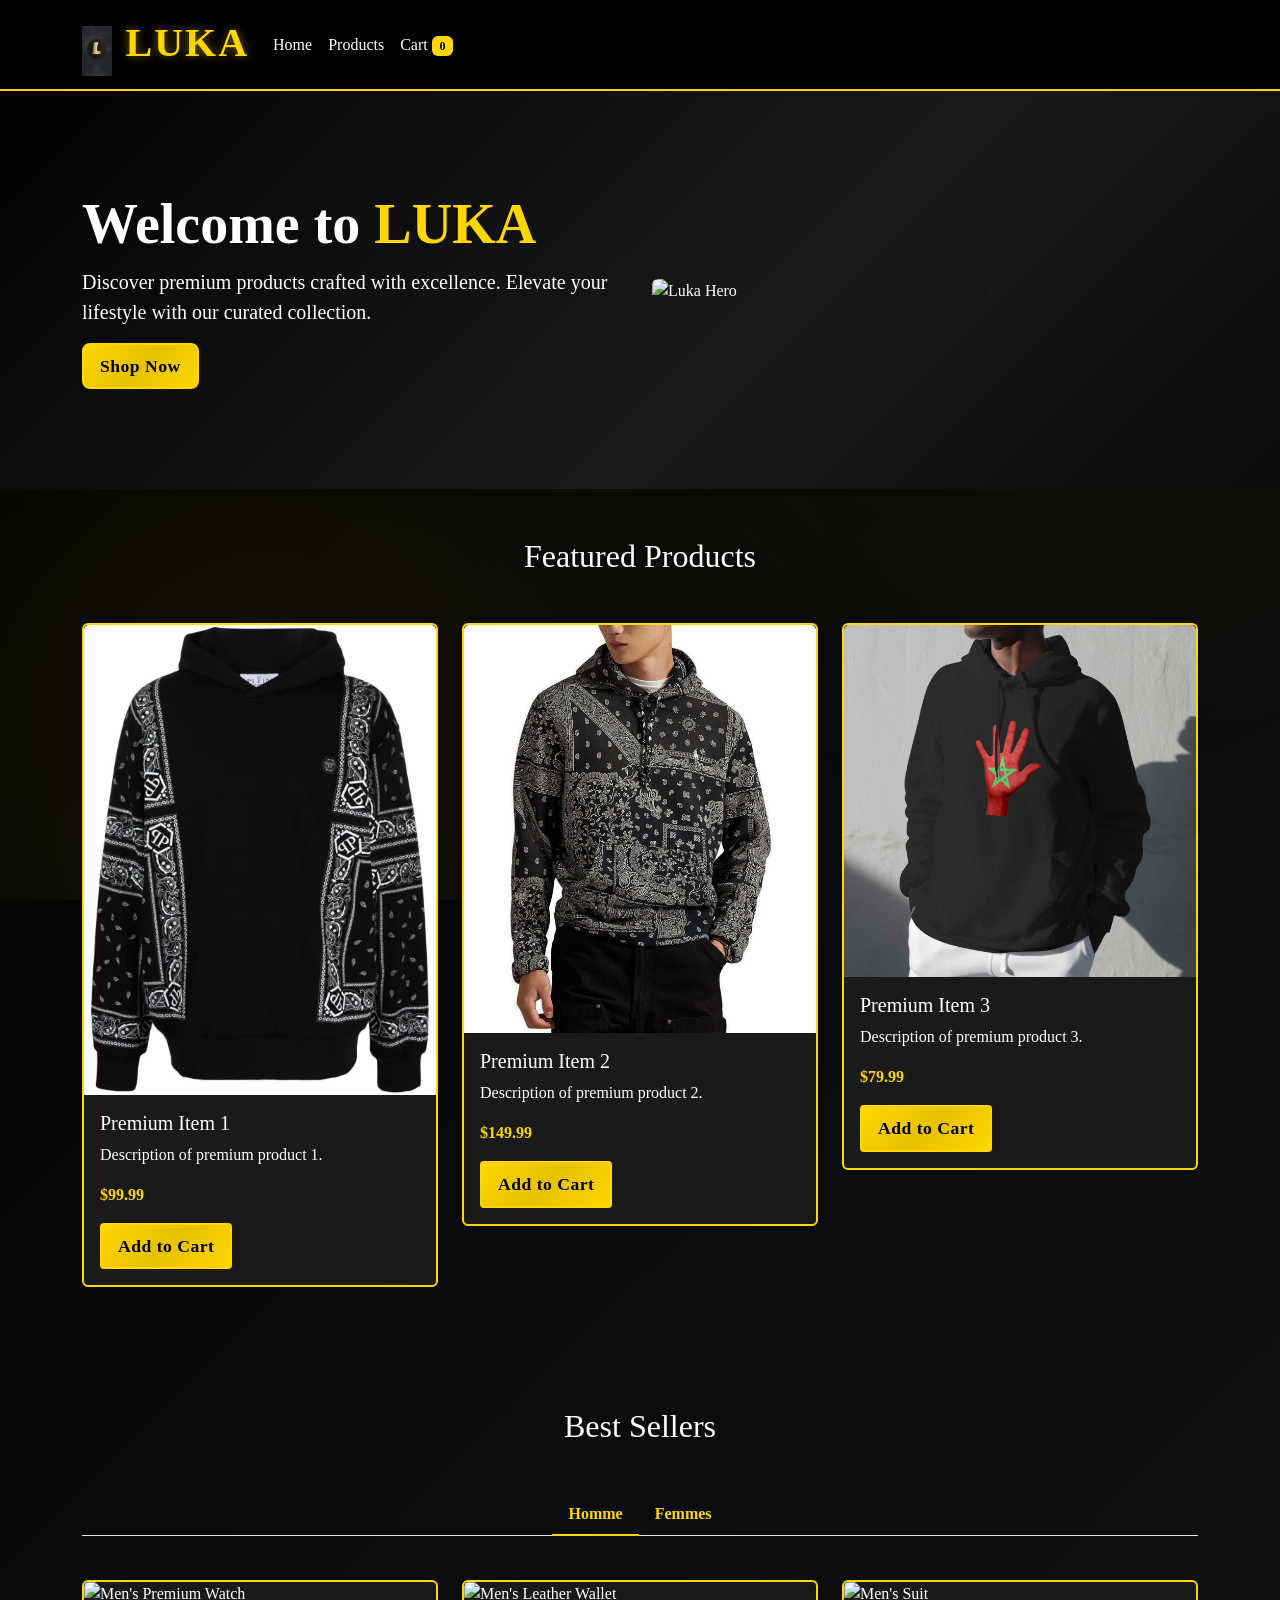
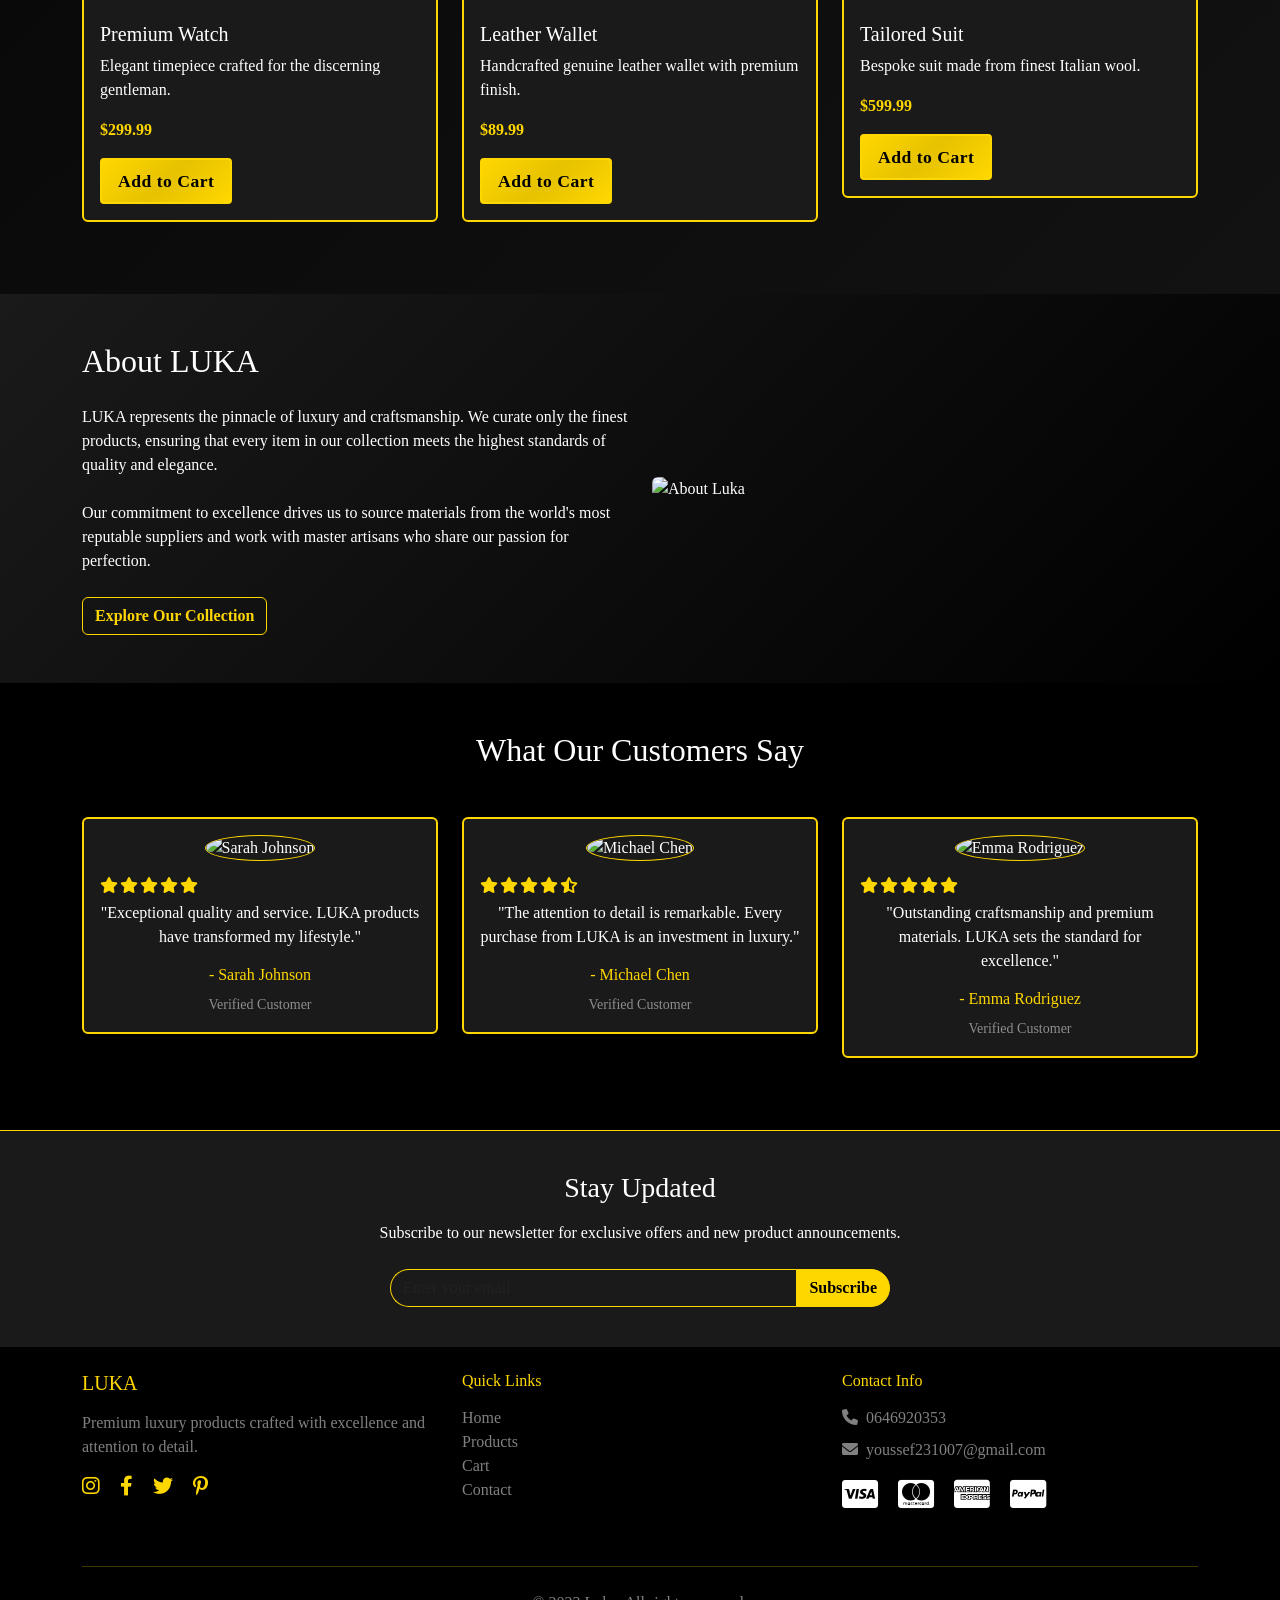
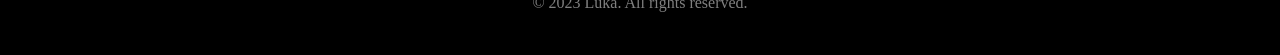
==== index.html @ 83820478 "Add files via upload" ====
<!DOCTYPE html>
<html lang="en">
<head>
    <meta charset="UTF-8">
    <meta name="viewport" content="width=device-width, initial-scale=1.0">
    <title>Luka - Premium E-commerce</title>
    <link href="https://cdn.jsdelivr.net/npm/bootstrap@5.1.3/dist/css/bootstrap.min.css" rel="stylesheet">
    <link href="https://unpkg.com/aos@2.3.1/dist/aos.css" rel="stylesheet">
    <link rel="stylesheet" href="https://cdnjs.cloudflare.com/ajax/libs/font-awesome/6.0.0/css/all.min.css">

    <link rel="stylesheet" href="styles.css">
</head>
<body>
    <nav class="navbar navbar-expand-lg navbar-dark bg-black">
        <div class="container">
            <a class="navbar-brand" href="#">
                <img src="Luka.jpg" alt="Luka Logo" class="me-2" style="height: 50px; width: auto;">
                <span class="logo">LUKA</span>
            </a>
            <button class="navbar-toggler" type="button" data-bs-toggle="collapse" data-bs-target="#navbarNav">
                <span class="navbar-toggler-icon"></span>
            </button>
            <div class="collapse navbar-collapse" id="navbarNav">
                <ul class="navbar-nav me-auto">
                    <li class="nav-item">
                        <a class="nav-link active" href="index.html">Home</a>
                    </li>
                    <li class="nav-item">
                        <a class="nav-link" href="products.html">Products</a>
                    </li>
                    <li class="nav-item">
                        <a class="nav-link" href="cart.html">Cart <span id="cart-count" class="badge bg-gold">0</span></a>
                    </li>
                </ul>
            </div>
        </div>
    </nav>

    <section class="hero-section">
        <div class="container">
            <div class="row align-items-center">
                <div class="col-lg-6" data-aos="fade-right" data-aos-duration="1000">
                    <h1 class="display-4 fw-bold text-white">Welcome to <span class="text-gold">LUKA</span></h1>
                    <p class="lead text-white">Discover premium products crafted with excellence. Elevate your lifestyle with our curated collection.</p>
                    <a href="products.html" class="btn btn-gold btn-lg" data-aos="zoom-in" data-aos-delay="500">Shop Now</a>
                </div>
                <div class="col-lg-6" data-aos="fade-left" data-aos-duration="1000" data-aos-delay="300">
                    <img src="https://via.placeholder.com/600x400/000000/FFD700?text=LUKA+Hero+Image" alt="Luka Hero" class="img-fluid rounded">
                </div>
            </div>
        </div>
    </section>



    <section class="featured-products py-5">
        <div class="container">
            <h2 class="text-center mb-5 text-white" data-aos="fade-up">Featured Products</h2>
            <div class="row">
                <div class="col-md-4 mb-4" data-aos="fade-up" data-aos-delay="100">
                    <div class="card bg-dark text-white border-gold">
                        <img src="Product1.jpg" class="card-img-top" alt="Product 1">
                        <div class="card-body">
                            <h5 class="card-title">Premium Item 1</h5>
                            <p class="card-text">Description of premium product 1.</p>
                            <p class="text-gold fw-bold">$99.99</p>
                            <button class="btn btn-gold add-to-cart" data-product-id="1">Add to Cart</button>
                        </div>
                    </div>
                </div>
                <div class="col-md-4 mb-4" data-aos="fade-up" data-aos-delay="200">
                    <div class="card bg-dark text-white border-gold">
                        <img src="Product2.jpg" class="card-img-top" alt="Product 2">
                        <div class="card-body">
                            <h5 class="card-title">Premium Item 2</h5>
                            <p class="card-text">Description of premium product 2.</p>
                            <p class="text-gold fw-bold">$149.99</p>
                            <button class="btn btn-gold add-to-cart" data-product-id="2">Add to Cart</button>
                        </div>
                    </div>
                </div>
                <div class="col-md-4 mb-4" data-aos="fade-up" data-aos-delay="300">
                    <div class="card bg-dark text-white border-gold">
                        <img src="Product3.jpg" class="card-img-top" alt="Product 3">
                        <div class="card-body">
                            <h5 class="card-title">Premium Item 3</h5>
                            <p class="card-text">Description of premium product 3.</p>
                            <p class="text-gold fw-bold">$79.99</p>
                            <button class="btn btn-gold add-to-cart" data-product-id="3">Add to Cart</button>
                        </div>
                    </div>
                </div>
            </div>
        </div>
    </section>

    <section class="best-sellers py-5">
        <div class="container">
            <h2 class="text-center mb-5 text-white" data-aos="fade-up">Best Sellers</h2>
            <ul class="nav nav-tabs justify-content-center mb-4" id="bestSellersTab" role="tablist">
                <li class="nav-item" role="presentation">
                    <button class="nav-link active text-gold" id="homme-tab" data-bs-toggle="tab" data-bs-target="#homme" type="button" role="tab" aria-controls="homme" aria-selected="true">Homme</button>
                </li>
                <li class="nav-item" role="presentation">
                    <button class="nav-link text-gold" id="femmes-tab" data-bs-toggle="tab" data-bs-target="#femmes" type="button" role="tab" aria-controls="femmes" aria-selected="false">Femmes</button>
                </li>
            </ul>
            <div class="tab-content" id="bestSellersTabContent">
                <div class="tab-pane fade show active" id="homme" role="tabpanel" aria-labelledby="homme-tab">
                    <div class="row">
                        <div class="col-md-4 mb-4" data-aos="fade-up" data-aos-delay="100">
                            <div class="card bg-dark text-white border-gold">
                                <img src="https://via.placeholder.com/300x200/000000/FFD700?text=Men's+Premium+Watch" class="card-img-top" alt="Men's Premium Watch">
                                <div class="card-body">
                                    <h5 class="card-title">Premium Watch</h5>
                                    <p class="card-text">Elegant timepiece crafted for the discerning gentleman.</p>
                                    <p class="text-gold fw-bold">$299.99</p>
                                    <button class="btn btn-gold add-to-cart" data-product-id="4">Add to Cart</button>
                                </div>
                            </div>
                        </div>
                        <div class="col-md-4 mb-4" data-aos="fade-up" data-aos-delay="200">
                            <div class="card bg-dark text-white border-gold">
                                <img src="https://via.placeholder.com/300x200/000000/FFD700?text=Men's+Leather+Wallet" class="card-img-top" alt="Men's Leather Wallet">
                                <div class="card-body">
                                    <h5 class="card-title">Leather Wallet</h5>
                                    <p class="card-text">Handcrafted genuine leather wallet with premium finish.</p>
                                    <p class="text-gold fw-bold">$89.99</p>
                                    <button class="btn btn-gold add-to-cart" data-product-id="5">Add to Cart</button>
                                </div>
                            </div>
                        </div>
                        <div class="col-md-4 mb-4" data-aos="fade-up" data-aos-delay="300">
                            <div class="card bg-dark text-white border-gold">
                                <img src="https://via.placeholder.com/300x200/000000/FFD700?text=Men's+Suit" class="card-img-top" alt="Men's Suit">
                                <div class="card-body">
                                    <h5 class="card-title">Tailored Suit</h5>
                                    <p class="card-text">Bespoke suit made from finest Italian wool.</p>
                                    <p class="text-gold fw-bold">$599.99</p>
                                    <button class="btn btn-gold add-to-cart" data-product-id="6">Add to Cart</button>
                                </div>
                            </div>
                        </div>
                    </div>
                </div>
                <div class="tab-pane fade" id="femmes" role="tabpanel" aria-labelledby="femmes-tab">
                    <div class="row">
                        <div class="col-md-4 mb-4" data-aos="fade-up" data-aos-delay="100">
                            <div class="card bg-dark text-white border-gold">
                                <img src="https://via.placeholder.com/300x200/000000/FFD700?text=Women's+Diamond+Earrings" class="card-img-top" alt="Women's Diamond Earrings">
                                <div class="card-body">
                                    <h5 class="card-title">Diamond Earrings</h5>
                                    <p class="card-text">Stunning diamond earrings that capture every light.</p>
                                    <p class="text-gold fw-bold">$499.99</p>
                                    <button class="btn btn-gold add-to-cart" data-product-id="7">Add to Cart</button>
                                </div>
                            </div>
                        </div>
                        <div class="col-md-4 mb-4" data-aos="fade-up" data-aos-delay="200">
                            <div class="card bg-dark text-white border-gold">
                                <img src="https://via.placeholder.com/300x200/000000/FFD700?text=Women's+Designer+Handbag" class="card-img-top" alt="Women's Designer Handbag">
                                <div class="card-body">
                                    <h5 class="card-title">Designer Handbag</h5>
                                    <p class="card-text">Luxurious leather handbag with gold accents.</p>
                                    <p class="text-gold fw-bold">$349.99</p>
                                    <button class="btn btn-gold add-to-cart" data-product-id="8">Add to Cart</button>
                                </div>
                            </div>
                        </div>
                        <div class="col-md-4 mb-4" data-aos="fade-up" data-aos-delay="300">
                            <div class="card bg-dark text-white border-gold">
                                <img src="https://via.placeholder.com/300x200/000000/FFD700?text=Women's+Silk+Dress" class="card-img-top" alt="Women's Silk Dress">
                                <div class="card-body">
                                    <h5 class="card-title">Silk Evening Dress</h5>
                                    <p class="card-text">Elegant silk dress perfect for special occasions.</p>
                                    <p class="text-gold fw-bold">$299.99</p>
                                    <button class="btn btn-gold add-to-cart" data-product-id="9">Add to Cart</button>
                                </div>
                            </div>
                        </div>
                    </div>
                </div>
            </div>
        </div>
    </section>

    <section class="about-section py-5">
        <div class="container">
            <div class="row align-items-center">
                <div class="col-lg-6" data-aos="fade-right">
                    <h2 class="text-white mb-4">About LUKA</h2>
                    <p class="text-white mb-4">LUKA represents the pinnacle of luxury and craftsmanship. We curate only the finest products, ensuring that every item in our collection meets the highest standards of quality and elegance.</p>
                    <p class="text-white mb-4">Our commitment to excellence drives us to source materials from the world's most reputable suppliers and work with master artisans who share our passion for perfection.</p>
                    <a href="products.html" class="btn btn-outline-gold">Explore Our Collection</a>
                </div>
                <div class="col-lg-6" data-aos="fade-left">
                    <img src="https://via.placeholder.com/600x400/FFD700/000000?text=LUKA+About" alt="About Luka" class="img-fluid rounded">
                </div>
            </div>
        </div>
    </section>

    <section class="testimonials-section py-5">
        <div class="container">
            <h2 class="text-center mb-5 text-white" data-aos="fade-up">What Our Customers Say</h2>
            <div class="row">
                <div class="col-md-4 mb-4" data-aos="fade-up" data-aos-delay="100">
                    <div class="card bg-dark text-white border-gold">
                        <div class="card-body text-center">
                            <img src="https://via.placeholder.com/80x80/FFD700/000000?text=SJ" alt="Sarah Johnson" class="rounded-circle mb-3 border border-gold">
                            <div class="rating mb-2">
                                <i class="fas fa-star text-gold"></i>
                                <i class="fas fa-star text-gold"></i>
                                <i class="fas fa-star text-gold"></i>
                                <i class="fas fa-star text-gold"></i>
                                <i class="fas fa-star text-gold"></i>
                            </div>
                            <p class="card-text">"Exceptional quality and service. LUKA products have transformed my lifestyle."</p>
                            <h6 class="text-gold">- Sarah Johnson</h6>
                            <small class="text-white-50">Verified Customer</small>
                        </div>
                    </div>
                </div>
                <div class="col-md-4 mb-4" data-aos="fade-up" data-aos-delay="200">
                    <div class="card bg-dark text-white border-gold">
                        <div class="card-body text-center">
                            <img src="https://via.placeholder.com/80x80/FFD700/000000?text=MC" alt="Michael Chen" class="rounded-circle mb-3 border border-gold">
                            <div class="rating mb-2">
                                <i class="fas fa-star text-gold"></i>
                                <i class="fas fa-star text-gold"></i>
                                <i class="fas fa-star text-gold"></i>
                                <i class="fas fa-star text-gold"></i>
                                <i class="fas fa-star-half-alt text-gold"></i>
                            </div>
                            <p class="card-text">"The attention to detail is remarkable. Every purchase from LUKA is an investment in luxury."</p>
                            <h6 class="text-gold">- Michael Chen</h6>
                            <small class="text-white-50">Verified Customer</small>
                        </div>
                    </div>
                </div>
                <div class="col-md-4 mb-4" data-aos="fade-up" data-aos-delay="300">
                    <div class="card bg-dark text-white border-gold">
                        <div class="card-body text-center">
                            <img src="https://via.placeholder.com/80x80/FFD700/000000?text=ER" alt="Emma Rodriguez" class="rounded-circle mb-3 border border-gold">
                            <div class="rating mb-2">
                                <i class="fas fa-star text-gold"></i>
                                <i class="fas fa-star text-gold"></i>
                                <i class="fas fa-star text-gold"></i>
                                <i class="fas fa-star text-gold"></i>
                                <i class="fas fa-star text-gold"></i>
                            </div>
                            <p class="card-text">"Outstanding craftsmanship and premium materials. LUKA sets the standard for excellence."</p>
                            <h6 class="text-gold">- Emma Rodriguez</h6>
                            <small class="text-white-50">Verified Customer</small>
                        </div>
                    </div>
                </div>
            </div>
        </div>
    </section>

    <!-- Newsletter Section -->
    <section class="newsletter-section">
        <div class="container">
            <div class="row justify-content-center">
                <div class="col-md-8 text-center">
                    <h3 class="text-white mb-3">Stay Updated</h3>
                    <p class="text-white mb-4">Subscribe to our newsletter for exclusive offers and new product announcements.</p>
                    <form class="newsletter-form d-flex">
                        <input type="email" class="form-control" placeholder="Enter your email" required>
                        <button type="submit" class="btn">Subscribe</button>
                    </form>
                </div>
            </div>
        </div>
    </section>

    <footer class="bg-black text-white py-4">
        <div class="container">
            <div class="row">
                <div class="col-md-4 mb-4">
                    <h5 class="text-gold mb-3">LUKA</h5>
                    <p class="text-white-50">Premium luxury products crafted with excellence and attention to detail.</p>
                    <div class="social-icons mt-3">
                        <a href="https://www.instagram.com/lukaa_for_you?igsh=MWtpNTBjeXA1MnBrOQ==" target="_blank" class="text-gold me-3"><i class="fab fa-instagram fa-lg"></i></a>
                        <a href="#" class="text-gold me-3"><i class="fab fa-facebook-f fa-lg"></i></a>
                        <a href="#" class="text-gold me-3"><i class="fab fa-twitter fa-lg"></i></a>
                        <a href="#" class="text-gold"><i class="fab fa-pinterest-p fa-lg"></i></a>
                    </div>
                </div>
                <div class="col-md-4 mb-4">
                    <h6 class="text-gold mb-3">Quick Links</h6>
                    <ul class="list-unstyled">
                        <li><a href="index.html" class="text-white-50 text-decoration-none">Home</a></li>
                        <li><a href="products.html" class="text-white-50 text-decoration-none">Products</a></li>
                        <li><a href="cart.html" class="text-white-50 text-decoration-none">Cart</a></li>
                        <li><a href="#" class="text-white-50 text-decoration-none">Contact</a></li>
                    </ul>
                </div>
                <div class="col-md-4 mb-4">
                    <h6 class="text-gold mb-3">Contact Info</h6>
                    <p class="text-white-50 mb-2"><i class="fas fa-phone me-2"></i>0646920353</p>
                    <p class="text-white-50 mb-2"><i class="fas fa-envelope me-2"></i>youssef231007@gmail.com</p>
                    <div class="payment-icons mt-3">
                        <i class="fab fa-cc-visa fa-2x me-3"></i>
                        <i class="fab fa-cc-mastercard fa-2x me-3"></i>
                        <i class="fab fa-cc-amex fa-2x me-3"></i>
                        <i class="fab fa-cc-paypal fa-2x"></i>
                    </div>
                </div>
            </div>
            <hr class="border-gold my-4">
            <div class="text-center">
                <p class="text-white-50">&copy; 2023 Luka. All rights reserved.</p>
            </div>
        </div>
    </footer>

    <script src="https://cdn.jsdelivr.net/npm/bootstrap@5.1.3/dist/js/bootstrap.bundle.min.js"></script>
    <script src="https://unpkg.com/aos@2.3.1/dist/aos.js"></script>
    <script>
        AOS.init({
            duration: 1000,
            once: true
        });
    </script>
    <script src="script.js"></script>
</body>
</html>
---- styles.css ----
/* Luka E-commerce Website Styles */
/* Enhanced Luxury Black and Gold Theme */

:root {
    --black: #000000;
    --gold: #FFD700;
    --dark-gray: #1a1a1a;
    --light-gray: #333333;
    --white: #ffffff;
    --metallic-gold: linear-gradient(135deg, #FFD700 0%, #E6C200 50%, #FFD700 100%);
    --deep-shadow: rgba(255, 215, 0, 0.4);
}

body {
    background: linear-gradient(135deg, var(--black) 0%, var(--dark-gray) 100%);
    color: var(--white);
    font-family: 'Georgia', 'Times New Roman', serif;
    min-height: 100vh;
    position: relative;
}

body::before {
    content: '';
    position: fixed;
    top: 0;
    left: 0;
    width: 100%;
    height: 100%;
    background: radial-gradient(circle at 20% 80%, rgba(255, 215, 0, 0.05) 0%, transparent 50%),
                radial-gradient(circle at 80% 20%, rgba(255, 215, 0, 0.05) 0%, transparent 50%);
    pointer-events: none;
    z-index: -1;
}

.navbar {
    background-color: var(--black) !important;
    border-bottom: 2px solid var(--gold);
}

.navbar-brand .logo {
    font-size: 2.5rem;
    font-weight: 900;
    color: var(--gold) !important;
    text-shadow: 0 0 10px rgba(255, 215, 0, 0.5), 2px 2px 4px rgba(0,0,0,0.8);
    letter-spacing: 2px;
    font-family: 'Georgia', serif;
}

.nav-link {
    color: var(--white) !important;
    transition: color 0.3s ease;
}

.nav-link:hover {
    color: var(--gold) !important;
}

.badge {
    background-color: var(--gold) !important;
    color: var(--black) !important;
}

.hero-section {
    background: linear-gradient(135deg, var(--black) 0%, var(--dark-gray) 50%, var(--black) 100%);
    padding: 100px 0;
    position: relative;
    overflow: hidden;
}

.hero-section::before {
    content: '';
    position: absolute;
    top: 0;
    left: 0;
    right: 0;
    bottom: 0;
    background: url('data:image/svg+xml,<svg xmlns="http://www.w3.org/2000/svg" viewBox="0 0 100 100"><circle cx="50" cy="50" r="2" fill="%23FFD700" opacity="0.1"/></svg>') repeat;
    opacity: 0.1;
}

.text-gold {
    color: var(--gold) !important;
}

.btn-gold {
    background: var(--metallic-gold);
    border: 2px solid var(--gold);
    color: var(--black);
    font-weight: 700;
    font-size: 1.1rem;
    letter-spacing: 0.5px;
    transition: all 0.4s ease;
    position: relative;
    overflow: hidden;
}

.btn-gold::before {
    content: '';
    position: absolute;
    top: 0;
    left: -100%;
    width: 100%;
    height: 100%;
    background: linear-gradient(90deg, transparent, rgba(255, 255, 255, 0.2), transparent);
    transition: left 0.5s;
}

.btn-gold:hover::before {
    left: 100%;
}

.btn-gold:hover {
    background: linear-gradient(135deg, #E6C200 0%, #FFD700 50%, #E6C200 100%);
    border-color: #E6C200;
    color: var(--black);
    transform: translateY(-3px) scale(1.02);
    box-shadow: 0 8px 20px var(--deep-shadow);
    text-shadow: 0 1px 2px rgba(0,0,0,0.3);
}

.btn-outline-gold {
    border-color: var(--gold);
    color: var(--gold);
    font-weight: bold;
    transition: all 0.3s ease;
}

.btn-outline-gold:hover {
    background-color: var(--gold);
    border-color: var(--gold);
    color: var(--black);
}

.card {
    border: 2px solid var(--gold);
    transition: all 0.4s ease;
    background-color: var(--dark-gray) !important;
    position: relative;
    overflow: hidden;
}

.card::before {
    content: '';
    position: absolute;
    top: 0;
    left: 0;
    right: 0;
    bottom: 0;
    background: linear-gradient(135deg, rgba(255, 215, 0, 0.1) 0%, transparent 50%);
    opacity: 0;
    transition: opacity 0.4s ease;
}

.card:hover::before {
    opacity: 1;
}

.card:hover {
    transform: translateY(-8px) scale(1.02);
    box-shadow: 0 12px 25px var(--deep-shadow);
    border-color: #E6C200;
}

.border-gold {
    border-color: var(--gold) !important;
}

.products-section, .product-detail, .cart-section, .testimonials-section {
    background-color: var(--black);
}

.about-section {
    background: linear-gradient(135deg, var(--dark-gray) 0%, var(--black) 100%);
}

.footer {
    background-color: var(--black);
    border-top: 2px solid var(--gold);
}

.form-control {
    background-color: var(--dark-gray) !important;
    border-color: var(--gold) !important;
    color: var(--white) !important;
}

.form-control:focus {
    background-color: var(--dark-gray) !important;
    border-color: var(--gold) !important;
    color: var(--white) !important;
    box-shadow: 0 0 0 0.2rem rgba(255, 215, 0, 0.25);
}

.cart-item {
    background-color: var(--dark-gray);
    border: 1px solid var(--gold);
    border-radius: 8px;
    padding: 20px;
    margin-bottom: 20px;
}

.cart-item img {
    max-width: 100px;
    height: auto;
    border-radius: 4px;
}

.remove-btn {
    background-color: #dc3545;
    border: none;
    color: white;
    padding: 5px 10px;
    border-radius: 4px;
    cursor: pointer;
    transition: background-color 0.3s ease;
}

.remove-btn:hover {
    background-color: #c82333;
}

/* AOS Animations */
[data-aos] {
    opacity: 0;
    transition-property: transform, opacity;
}

[data-aos].aos-animate {
    opacity: 1;
}

/* Loading animation for cards */
.card {
    animation: fadeInUp 0.6s ease-out forwards;
}

@keyframes fadeInUp {
    from {
        opacity: 0;
        transform: translateY(30px);
    }
    to {
        opacity: 1;
        transform: translateY(0);
    }
}

/* Parallax effect for hero section */
.hero-section {
    background-attachment: fixed;
    background-size: cover;
}

/* Enhanced luxury animations */
.btn-gold:hover {
    animation: shimmer 1.2s ease-in-out infinite;
}

@keyframes shimmer {
    0% {
        box-shadow: 0 8px 20px var(--deep-shadow);
    }
    50% {
        box-shadow: 0 12px 30px rgba(255, 215, 0, 0.6);
    }
    100% {
        box-shadow: 0 8px 20px var(--deep-shadow);
    }
}

.card:hover {
    animation: glow 1s ease-in-out infinite alternate;
}

@keyframes glow {
    from {
        box-shadow: 0 12px 25px var(--deep-shadow);
    }
    to {
        box-shadow: 0 12px 25px rgba(255, 215, 0, 0.6);
    }
}

/* Smooth scrolling */
html {
    scroll-behavior: smooth;
}

/* Enhanced button styles */
.btn-gold, .btn-outline-gold, .add-to-cart, .remove-btn {
    transition: all 0.4s ease;
    position: relative;
    overflow: hidden;
}

.btn-gold:hover, .btn-outline-gold:hover, .add-to-cart:hover {
    transform: translateY(-3px) scale(1.02);
    box-shadow: 0 8px 20px var(--deep-shadow);
}



/* Rating Styles */
.rating {
    display: flex;
    align-items: center;
}

.rating i {
    margin-right: 2px;
}

/* Social Icons */
.social-icons a {
    transition: all 0.3s ease;
}

.social-icons a:hover {
    transform: scale(1.2);
    color: #E6C200 !important;
}

/* Product Gallery */
.product-gallery .main-image {
    width: 100%;
    height: auto;
    border: 2px solid var(--gold);
}

.gallery-thumbnails {
    display: flex;
    justify-content: center;
}

.thumbnail {
    width: 80px;
    height: 80px;
    object-fit: cover;
    border: 2px solid transparent;
    border-radius: 8px;
    cursor: pointer;
    transition: all 0.3s ease;
}

.thumbnail:hover {
    border-color: var(--gold);
    transform: scale(1.05);
}

/* Review Cards */
.review-card {
    transition: all 0.3s ease;
}

.review-card:hover {
    transform: translateY(-5px);
    box-shadow: 0 8px 20px var(--deep-shadow);
}

.add-to-cart {
    background-color: var(--gold);
    border-color: var(--gold);
    color: var(--black);
    font-weight: bold;
    padding: 0.5rem 1rem;
    border-radius: 4px;
    text-decoration: none;
    display: inline-block;
    text-align: center;
}

.add-to-cart:hover {
    background-color: #E6C200;
    border-color: #E6C200;
    color: var(--black);
    text-decoration: none;
}

/* Search bar styles */
.search-container {
    position: relative;
    max-width: 400px;
    margin: 0 auto 30px;
}

.search-input {
    width: 100%;
    padding: 12px 45px 12px 15px;
    border: 2px solid var(--gold);
    border-radius: 25px;
    background-color: var(--dark-gray);
    color: var(--white);
    font-size: 16px;
}

.search-input:focus {
    outline: none;
    border-color: var(--gold);
    box-shadow: 0 0 0 3px rgba(255, 215, 0, 0.1);
}

.search-btn {
    position: absolute;
    right: 10px;
    top: 50%;
    transform: translateY(-50%);
    background: none;
    border: none;
    color: var(--gold);
    font-size: 18px;
    cursor: pointer;
}

/* Newsletter styles */
.newsletter-section {
    background-color: var(--dark-gray);
    padding: 40px 0;
    border-top: 1px solid var(--gold);
}

.newsletter-form {
    max-width: 500px;
    margin: 0 auto;
}

.newsletter-form .form-control {
    border-radius: 25px 0 0 25px;
    border-right: none;
}

.newsletter-form .btn {
    border-radius: 0 25px 25px 0;
    background-color: var(--gold);
    border-color: var(--gold);
    color: var(--black);
    font-weight: bold;
}

.newsletter-form .btn:hover {
    background-color: #E6C200;
    border-color: #E6C200;
}

/* Payment icons */
.payment-icons i {
    transition: transform 0.3s ease;
}

.payment-icons i:hover {
    transform: scale(1.1);
}

/* Real-time validation styles */
.form-control.is-valid {
    border-color: #28a745;
    box-shadow: 0 0 0 0.2rem rgba(40, 167, 69, 0.25);
}

.form-control.is-invalid {
    border-color: #dc3545;
    box-shadow: 0 0 0 0.2rem rgba(220, 53, 69, 0.25);
}

.invalid-feedback {
    display: none;
    color: #dc3545;
    font-size: 0.875rem;
    margin-top: 0.25rem;
}

.form-control.is-invalid ~ .invalid-feedback {
    display: block;
}

/* Accessibility improvements */
.btn:focus, .form-control:focus, .add-to-cart:focus {
    outline: 2px solid var(--gold);
    outline-offset: 2px;
}

.nav-link:focus {
    outline: 2px solid var(--gold);
    outline-offset: 2px;
}

/* Tab styles for best sellers */
.nav-tabs .nav-link {
    border: none;
    background: none;
    color: var(--white);
    font-weight: 600;
    transition: all 0.3s ease;
    position: relative;
}

.nav-tabs .nav-link.active {
    color: var(--gold);
    background: none;
    border-bottom: 2px solid var(--gold);
}

.nav-tabs .nav-link:hover {
    color: var(--gold);
    background: none;
}

.tab-content {
    padding-top: 20px;
}

/* High contrast mode support */
@media (prefers-contrast: high) {
    :root {
        --gold: #FFFF00;
        --dark-gray: #000000;
    }
}

/* Reduced motion support */
@media (prefers-reduced-motion: reduce) {
    *, *::before, *::after {
        animation-duration: 0.01ms !important;
        animation-iteration-count: 1 !important;
        transition-duration: 0.01ms !important;
    }
}

/* Responsive adjustments */
@media (max-width: 768px) {
    .hero-section {
        padding: 50px 0;
        text-align: center;
    }

    .display-4 {
        font-size: 2.5rem;
    }

    .btn-lg {
        padding: 0.75rem 1.5rem;
        font-size: 1rem;
    }

    .search-container {
        max-width: 100%;
        margin-bottom: 20px;
    }

    .newsletter-form {
        flex-direction: column;
    }

    .newsletter-form .form-control {
        border-radius: 25px;
        border-right: 2px solid var(--gold);
        margin-bottom: 10px;
    }

    .newsletter-form .btn {
        border-radius: 25px;
    }
}
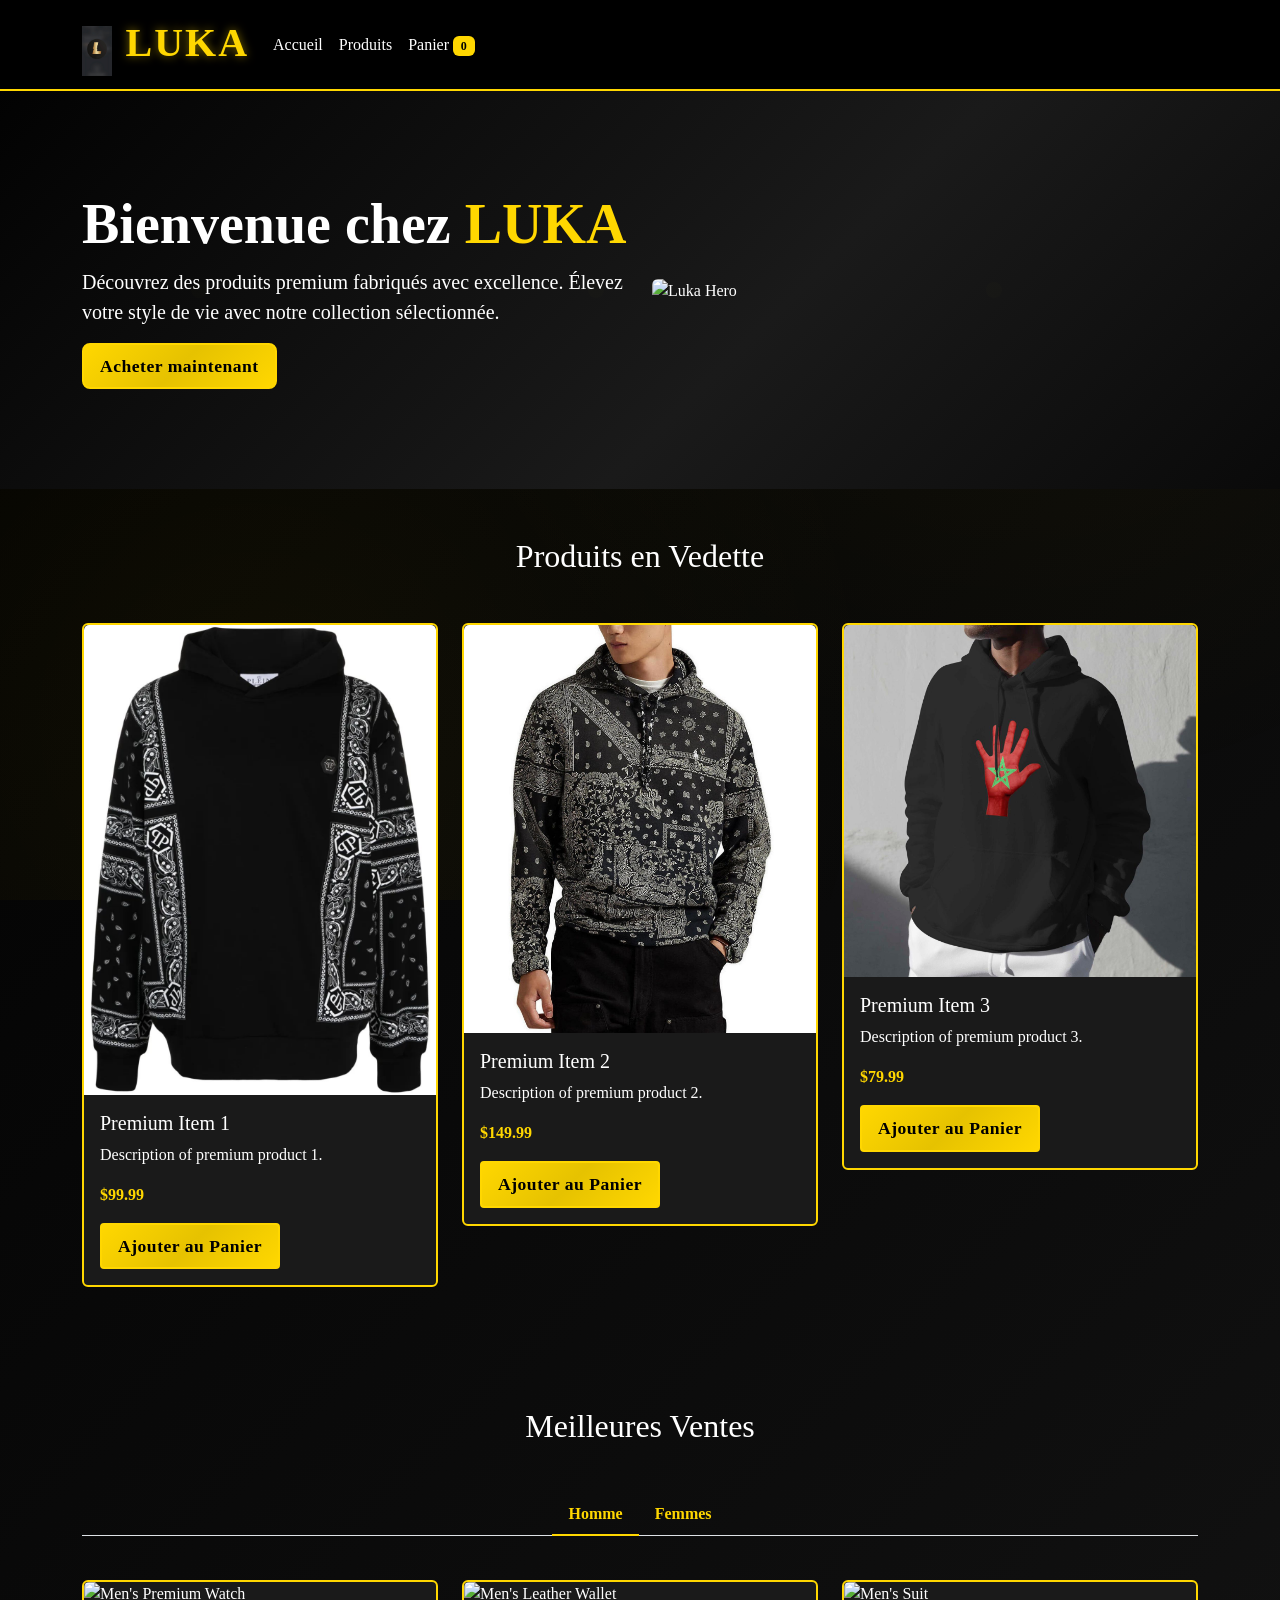
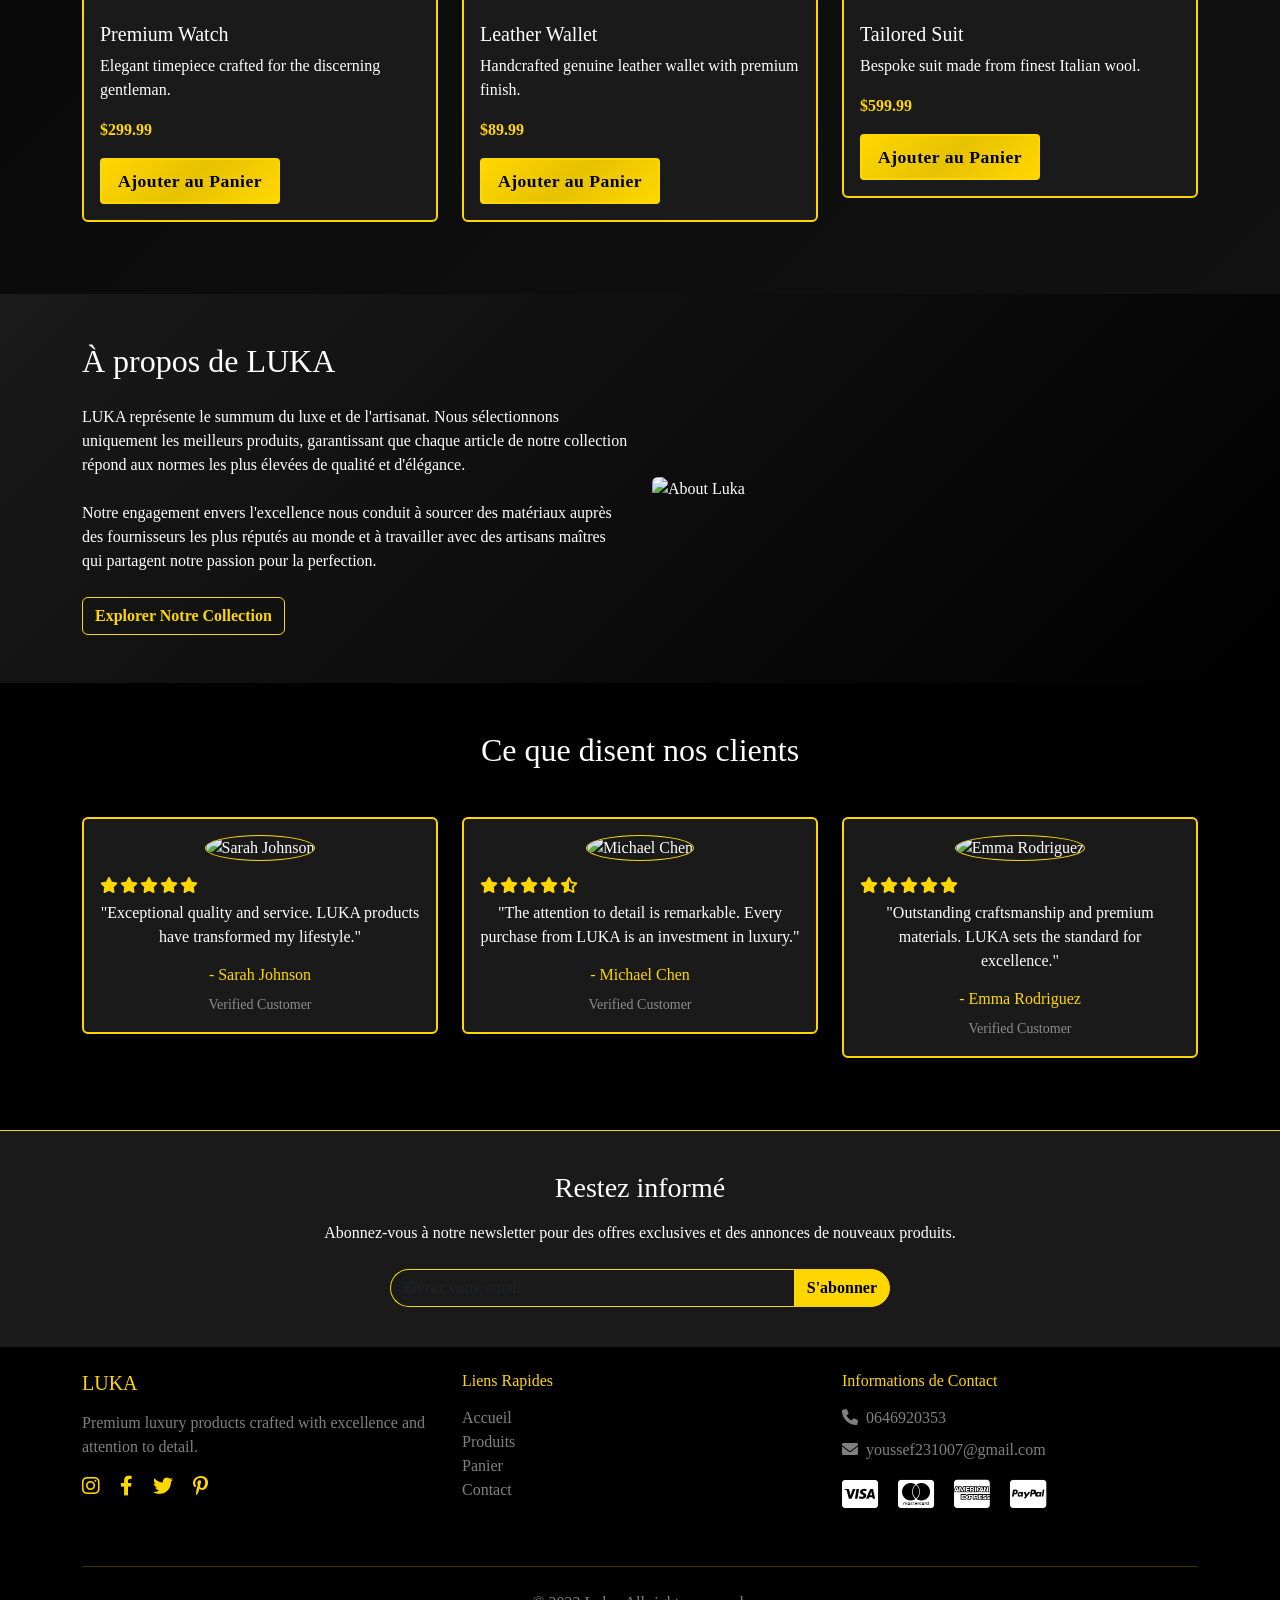
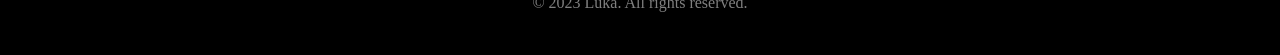
==== commit d69cb794: "Add files via upload" ====
--- a/index.html
+++ b/index.html
@@ -1,5 +1,5 @@
 <!DOCTYPE html>
-<html lang="en">
+<html lang="fr">
 <head>
     <meta charset="UTF-8">
     <meta name="viewport" content="width=device-width, initial-scale=1.0">
@@ -23,13 +23,13 @@
             <div class="collapse navbar-collapse" id="navbarNav">
                 <ul class="navbar-nav me-auto">
                     <li class="nav-item">
-                        <a class="nav-link active" href="index.html">Home</a>
+                        <a class="nav-link active" href="index.html">Accueil</a>
                     </li>
                     <li class="nav-item">
-                        <a class="nav-link" href="products.html">Products</a>
+                        <a class="nav-link" href="products.html">Produits</a>
                     </li>
                     <li class="nav-item">
-                        <a class="nav-link" href="cart.html">Cart <span id="cart-count" class="badge bg-gold">0</span></a>
+                        <a class="nav-link" href="cart.html">Panier <span id="cart-count" class="badge bg-gold">0</span></a>
                     </li>
                 </ul>
             </div>
@@ -40,9 +40,9 @@
         <div class="container">
             <div class="row align-items-center">
                 <div class="col-lg-6" data-aos="fade-right" data-aos-duration="1000">
-                    <h1 class="display-4 fw-bold text-white">Welcome to <span class="text-gold">LUKA</span></h1>
-                    <p class="lead text-white">Discover premium products crafted with excellence. Elevate your lifestyle with our curated collection.</p>
-                    <a href="products.html" class="btn btn-gold btn-lg" data-aos="zoom-in" data-aos-delay="500">Shop Now</a>
+                    <h1 class="display-4 fw-bold text-white">Bienvenue chez <span class="text-gold">LUKA</span></h1>
+                    <p class="lead text-white">Découvrez des produits premium fabriqués avec excellence. Élevez votre style de vie avec notre collection sélectionnée.</p>
+                    <a href="products.html" class="btn btn-gold btn-lg" data-aos="zoom-in" data-aos-delay="500">Acheter maintenant</a>
                 </div>
                 <div class="col-lg-6" data-aos="fade-left" data-aos-duration="1000" data-aos-delay="300">
                     <img src="https://via.placeholder.com/600x400/000000/FFD700?text=LUKA+Hero+Image" alt="Luka Hero" class="img-fluid rounded">
@@ -55,7 +55,7 @@
 
     <section class="featured-products py-5">
         <div class="container">
-            <h2 class="text-center mb-5 text-white" data-aos="fade-up">Featured Products</h2>
+            <h2 class="text-center mb-5 text-white" data-aos="fade-up">Produits en Vedette</h2>
             <div class="row">
                 <div class="col-md-4 mb-4" data-aos="fade-up" data-aos-delay="100">
                     <div class="card bg-dark text-white border-gold">
@@ -64,7 +64,7 @@
                             <h5 class="card-title">Premium Item 1</h5>
                             <p class="card-text">Description of premium product 1.</p>
                             <p class="text-gold fw-bold">$99.99</p>
-                            <button class="btn btn-gold add-to-cart" data-product-id="1">Add to Cart</button>
+                            <button class="btn btn-gold add-to-cart" data-product-id="1">Ajouter au Panier</button>
                         </div>
                     </div>
                 </div>
@@ -75,7 +75,7 @@
                             <h5 class="card-title">Premium Item 2</h5>
                             <p class="card-text">Description of premium product 2.</p>
                             <p class="text-gold fw-bold">$149.99</p>
-                            <button class="btn btn-gold add-to-cart" data-product-id="2">Add to Cart</button>
+                            <button class="btn btn-gold add-to-cart" data-product-id="2">Ajouter au Panier</button>
                         </div>
                     </div>
                 </div>
@@ -86,7 +86,7 @@
                             <h5 class="card-title">Premium Item 3</h5>
                             <p class="card-text">Description of premium product 3.</p>
                             <p class="text-gold fw-bold">$79.99</p>
-                            <button class="btn btn-gold add-to-cart" data-product-id="3">Add to Cart</button>
+                            <button class="btn btn-gold add-to-cart" data-product-id="3">Ajouter au Panier</button>
                         </div>
                     </div>
                 </div>
@@ -96,7 +96,7 @@
 
     <section class="best-sellers py-5">
         <div class="container">
-            <h2 class="text-center mb-5 text-white" data-aos="fade-up">Best Sellers</h2>
+            <h2 class="text-center mb-5 text-white" data-aos="fade-up">Meilleures Ventes</h2>
             <ul class="nav nav-tabs justify-content-center mb-4" id="bestSellersTab" role="tablist">
                 <li class="nav-item" role="presentation">
                     <button class="nav-link active text-gold" id="homme-tab" data-bs-toggle="tab" data-bs-target="#homme" type="button" role="tab" aria-controls="homme" aria-selected="true">Homme</button>
@@ -115,7 +115,7 @@
                                     <h5 class="card-title">Premium Watch</h5>
                                     <p class="card-text">Elegant timepiece crafted for the discerning gentleman.</p>
                                     <p class="text-gold fw-bold">$299.99</p>
-                                    <button class="btn btn-gold add-to-cart" data-product-id="4">Add to Cart</button>
+                            <button class="btn btn-gold add-to-cart" data-product-id="4">Ajouter au Panier</button>
                                 </div>
                             </div>
                         </div>
@@ -126,7 +126,7 @@
                                     <h5 class="card-title">Leather Wallet</h5>
                                     <p class="card-text">Handcrafted genuine leather wallet with premium finish.</p>
                                     <p class="text-gold fw-bold">$89.99</p>
-                                    <button class="btn btn-gold add-to-cart" data-product-id="5">Add to Cart</button>
+                            <button class="btn btn-gold add-to-cart" data-product-id="5">Ajouter au Panier</button>
                                 </div>
                             </div>
                         </div>
@@ -137,7 +137,7 @@
                                     <h5 class="card-title">Tailored Suit</h5>
                                     <p class="card-text">Bespoke suit made from finest Italian wool.</p>
                                     <p class="text-gold fw-bold">$599.99</p>
-                                    <button class="btn btn-gold add-to-cart" data-product-id="6">Add to Cart</button>
+                            <button class="btn btn-gold add-to-cart" data-product-id="6">Ajouter au Panier</button>
                                 </div>
                             </div>
                         </div>
@@ -152,7 +152,7 @@
                                     <h5 class="card-title">Diamond Earrings</h5>
                                     <p class="card-text">Stunning diamond earrings that capture every light.</p>
                                     <p class="text-gold fw-bold">$499.99</p>
-                                    <button class="btn btn-gold add-to-cart" data-product-id="7">Add to Cart</button>
+                            <button class="btn btn-gold add-to-cart" data-product-id="7">Ajouter au Panier</button>
                                 </div>
                             </div>
                         </div>
@@ -163,7 +163,7 @@
                                     <h5 class="card-title">Designer Handbag</h5>
                                     <p class="card-text">Luxurious leather handbag with gold accents.</p>
                                     <p class="text-gold fw-bold">$349.99</p>
-                                    <button class="btn btn-gold add-to-cart" data-product-id="8">Add to Cart</button>
+                            <button class="btn btn-gold add-to-cart" data-product-id="8">Ajouter au Panier</button>
                                 </div>
                             </div>
                         </div>
@@ -174,7 +174,7 @@
                                     <h5 class="card-title">Silk Evening Dress</h5>
                                     <p class="card-text">Elegant silk dress perfect for special occasions.</p>
                                     <p class="text-gold fw-bold">$299.99</p>
-                                    <button class="btn btn-gold add-to-cart" data-product-id="9">Add to Cart</button>
+                            <button class="btn btn-gold add-to-cart" data-product-id="9">Ajouter au Panier</button>
                                 </div>
                             </div>
                         </div>
@@ -188,10 +188,10 @@
         <div class="container">
             <div class="row align-items-center">
                 <div class="col-lg-6" data-aos="fade-right">
-                    <h2 class="text-white mb-4">About LUKA</h2>
-                    <p class="text-white mb-4">LUKA represents the pinnacle of luxury and craftsmanship. We curate only the finest products, ensuring that every item in our collection meets the highest standards of quality and elegance.</p>
-                    <p class="text-white mb-4">Our commitment to excellence drives us to source materials from the world's most reputable suppliers and work with master artisans who share our passion for perfection.</p>
-                    <a href="products.html" class="btn btn-outline-gold">Explore Our Collection</a>
+                    <h2 class="text-white mb-4">À propos de LUKA</h2>
+                    <p class="text-white mb-4">LUKA représente le summum du luxe et de l'artisanat. Nous sélectionnons uniquement les meilleurs produits, garantissant que chaque article de notre collection répond aux normes les plus élevées de qualité et d'élégance.</p>
+                    <p class="text-white mb-4">Notre engagement envers l'excellence nous conduit à sourcer des matériaux auprès des fournisseurs les plus réputés au monde et à travailler avec des artisans maîtres qui partagent notre passion pour la perfection.</p>
+                    <a href="products.html" class="btn btn-outline-gold">Explorer Notre Collection</a>
                 </div>
                 <div class="col-lg-6" data-aos="fade-left">
                     <img src="https://via.placeholder.com/600x400/FFD700/000000?text=LUKA+About" alt="About Luka" class="img-fluid rounded">
@@ -202,7 +202,7 @@
 
     <section class="testimonials-section py-5">
         <div class="container">
-            <h2 class="text-center mb-5 text-white" data-aos="fade-up">What Our Customers Say</h2>
+            <h2 class="text-center mb-5 text-white" data-aos="fade-up">Ce que disent nos clients</h2>
             <div class="row">
                 <div class="col-md-4 mb-4" data-aos="fade-up" data-aos-delay="100">
                     <div class="card bg-dark text-white border-gold">
@@ -264,11 +264,11 @@
         <div class="container">
             <div class="row justify-content-center">
                 <div class="col-md-8 text-center">
-                    <h3 class="text-white mb-3">Stay Updated</h3>
-                    <p class="text-white mb-4">Subscribe to our newsletter for exclusive offers and new product announcements.</p>
+                    <h3 class="text-white mb-3">Restez informé</h3>
+                    <p class="text-white mb-4">Abonnez-vous à notre newsletter pour des offres exclusives et des annonces de nouveaux produits.</p>
                     <form class="newsletter-form d-flex">
-                        <input type="email" class="form-control" placeholder="Enter your email" required>
-                        <button type="submit" class="btn">Subscribe</button>
+                        <input type="email" class="form-control" placeholder="Entrez votre email" required>
+                        <button type="submit" class="btn">S'abonner</button>
                     </form>
                 </div>
             </div>
@@ -289,16 +289,16 @@
                     </div>
                 </div>
                 <div class="col-md-4 mb-4">
-                    <h6 class="text-gold mb-3">Quick Links</h6>
+                    <h6 class="text-gold mb-3">Liens Rapides</h6>
                     <ul class="list-unstyled">
-                        <li><a href="index.html" class="text-white-50 text-decoration-none">Home</a></li>
-                        <li><a href="products.html" class="text-white-50 text-decoration-none">Products</a></li>
-                        <li><a href="cart.html" class="text-white-50 text-decoration-none">Cart</a></li>
+                        <li><a href="index.html" class="text-white-50 text-decoration-none">Accueil</a></li>
+                        <li><a href="products.html" class="text-white-50 text-decoration-none">Produits</a></li>
+                        <li><a href="cart.html" class="text-white-50 text-decoration-none">Panier</a></li>
                         <li><a href="#" class="text-white-50 text-decoration-none">Contact</a></li>
                     </ul>
                 </div>
                 <div class="col-md-4 mb-4">
-                    <h6 class="text-gold mb-3">Contact Info</h6>
+                    <h6 class="text-gold mb-3">Informations de Contact</h6>
                     <p class="text-white-50 mb-2"><i class="fas fa-phone me-2"></i>0646920353</p>
                     <p class="text-white-50 mb-2"><i class="fas fa-envelope me-2"></i>youssef231007@gmail.com</p>
                     <div class="payment-icons mt-3">
